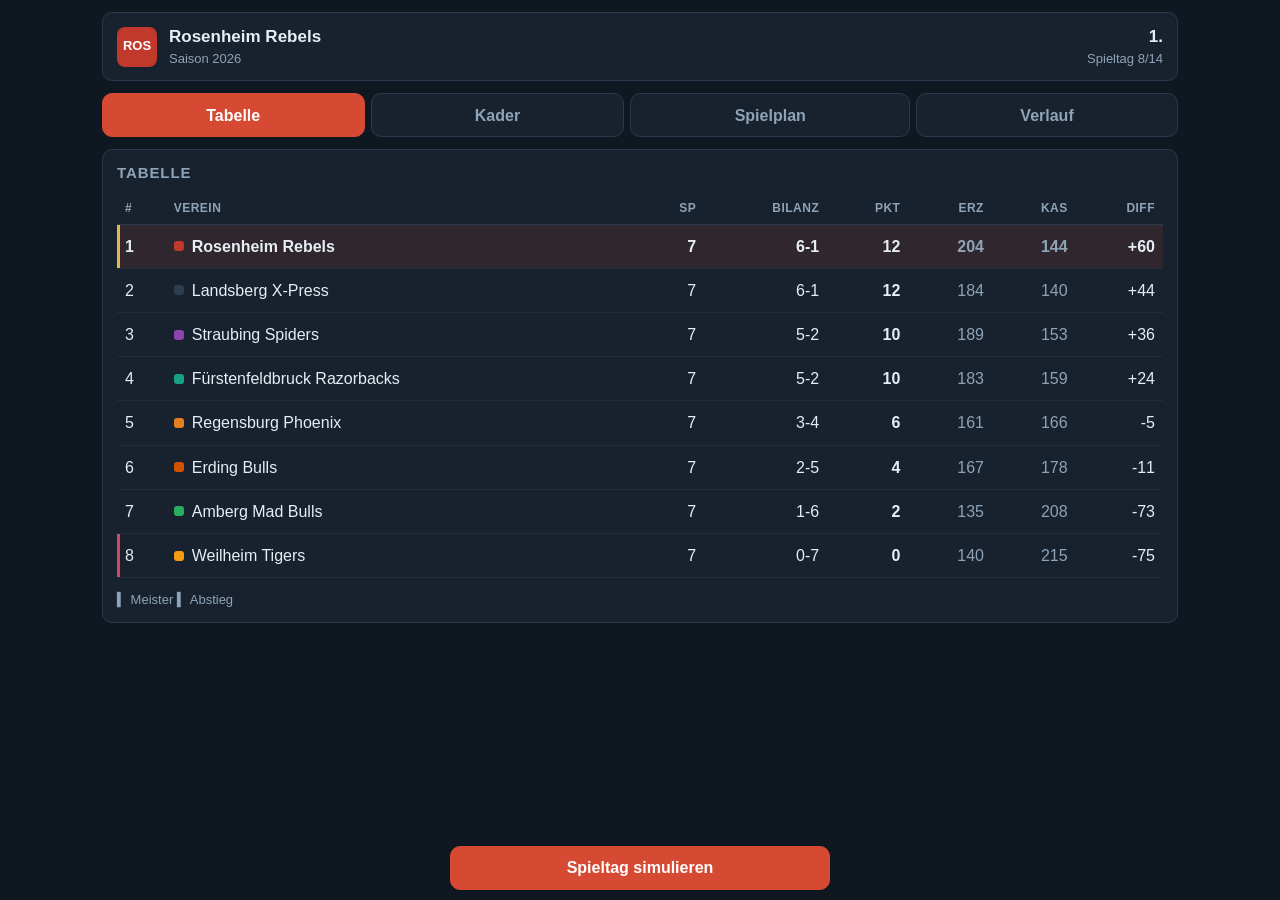
==== vis.html @ 92d0e742 "Die Bayernliga bekommt ihre erste Saison Ein Managerspiel für American Football, deutsch, für PC und" ====
<!doctype html>
<html lang="de"><head><meta charset="utf-8"><title>vis</title>
<meta name="viewport" content="width=device-width, initial-scale=1">
<link rel="stylesheet" href="app.css"></head>
<body><div id="app" class="app"></div>
<script type="module">
  import { neuesSpiel, spieleSpieltag } from './engine/saison.js';
  import { speichere } from './engine/save.js';
  const s = neuesSpiel('ros', 'vis-seed');
  for (let i = 0; i < 7; i++) spieleSpieltag(s);
  speichere(s);
  await import('./app.js');
  const v = new URLSearchParams(location.search).get('v');
  const tabs = document.querySelectorAll('.reiter button');
  if (v === 'kader') tabs[1].click();
  if (v === 'spielplan') tabs[2].click();
  if (v === 'bericht') { tabs[2].click(); document.querySelector('.paarung[role=button]').click(); }
</script></body></html>
---- app.css ----
/* Bayernliga Football Manager
   Tablet-first: every control is thumb-sized, nothing depends on hover. */

:root {
  --bg: #0f1720;
  --bg-erhoben: #17222e;
  --bg-zeile: #1c2836;
  --rand: #2a3a4c;
  --text: #e6edf3;
  --text-leise: #8fa3b8;
  --akzent: #d64933;
  --akzent-hell: #ff6b52;
  --gruen: #2ea36b;
  --rot: #d1495b;
  --gelb: #e9b44c;

  --tap: 44px;          /* kleinste Trefferfläche */
  --radius: 10px;
  --sicher-oben: env(safe-area-inset-top, 0px);
  --sicher-unten: env(safe-area-inset-bottom, 0px);
}

* { box-sizing: border-box; }

html {
  -webkit-text-size-adjust: 100%;
}

body {
  margin: 0;
  background: var(--bg);
  color: var(--text);
  font: 16px/1.45 -apple-system, BlinkMacSystemFont, 'Segoe UI', Roboto, sans-serif;
  /* Kein Doppeltipp-Zoom, kein Gummiband-Scrollen am Rand. */
  touch-action: manipulation;
  overscroll-behavior-y: none;
}

.app {
  max-width: 1100px;
  margin: 0 auto;
  padding: calc(var(--sicher-oben) + 12px) 12px calc(var(--sicher-unten) + 96px);
}

/* --- Kopfzeile ---------------------------------------------------------- */

.kopf {
  display: flex;
  align-items: center;
  gap: 12px;
  padding: 12px 14px;
  background: var(--bg-erhoben);
  border: 1px solid var(--rand);
  border-radius: var(--radius);
  margin-bottom: 12px;
}

.kopf-wappen {
  width: 40px; height: 40px;
  border-radius: 8px;
  flex: 0 0 auto;
  display: grid; place-items: center;
  font-weight: 700; font-size: 13px;
  color: #fff;
}

.kopf-titel { font-weight: 700; font-size: 17px; }
.kopf-unter { color: var(--text-leise); font-size: 13px; }
.kopf-rechts { margin-left: auto; text-align: right; }

/* --- Reiter -------------------------------------------------------------- */

.reiter {
  display: flex;
  gap: 6px;
  margin-bottom: 12px;
  overflow-x: auto;
  -webkit-overflow-scrolling: touch;
  scrollbar-width: none;
}
.reiter::-webkit-scrollbar { display: none; }

.reiter button {
  flex: 1 0 auto;
  min-height: var(--tap);
  padding: 0 18px;
  background: var(--bg-erhoben);
  color: var(--text-leise);
  border: 1px solid var(--rand);
  border-radius: var(--radius);
  font: inherit; font-weight: 600;
  cursor: pointer;
}
.reiter button[aria-selected='true'] {
  background: var(--akzent);
  border-color: var(--akzent);
  color: #fff;
}

/* --- Karten und Tabellen ------------------------------------------------- */

.karte {
  background: var(--bg-erhoben);
  border: 1px solid var(--rand);
  border-radius: var(--radius);
  padding: 12px 14px;
  margin-bottom: 12px;
}

.karte h2 {
  margin: 0 0 10px;
  font-size: 15px;
  text-transform: uppercase;
  letter-spacing: .06em;
  color: var(--text-leise);
}

/* Breite Tabellen scrollen in sich selbst, nie die Seite. */
.tabelle-scroll {
  overflow-x: auto;
  -webkit-overflow-scrolling: touch;
  margin: 0 -14px;
  padding: 0 14px;
}

table {
  width: 100%;
  border-collapse: collapse;
  font-variant-numeric: tabular-nums;
  white-space: nowrap;
}

th {
  text-align: right;
  font-size: 12px;
  font-weight: 600;
  text-transform: uppercase;
  letter-spacing: .04em;
  color: var(--text-leise);
  padding: 6px 8px;
  border-bottom: 1px solid var(--rand);
}
th:nth-child(1), th:nth-child(2) { text-align: left; }

td {
  padding: 10px 8px;
  border-bottom: 1px solid rgba(255, 255, 255, .05);
  text-align: right;
}
td:nth-child(1), td:nth-child(2) { text-align: left; }

tr.mein-team td { background: rgba(214, 73, 51, .13); font-weight: 600; }
tr.meister td:first-child { box-shadow: inset 3px 0 0 var(--gelb); }
tr.abstieg td:first-child { box-shadow: inset 3px 0 0 var(--rot); }

.verein-zelle { display: flex; align-items: center; gap: 8px; }
.farbtupfer { width: 10px; height: 10px; border-radius: 3px; flex: 0 0 auto; }

/* --- Fußleiste mit der Hauptaktion --------------------------------------- */

.fuss {
  position: fixed;
  left: 0; right: 0; bottom: 0;
  padding: 10px 12px calc(10px + var(--sicher-unten));
  background: linear-gradient(to top, var(--bg) 65%, transparent);
  display: flex; gap: 8px;
  justify-content: center;
}

button.haupt, button.neben {
  min-height: var(--tap);
  padding: 0 22px;
  border-radius: var(--radius);
  border: 1px solid var(--rand);
  font: inherit; font-weight: 700;
  cursor: pointer;
  max-width: 380px;
  flex: 1;
}
button.haupt { background: var(--akzent); border-color: var(--akzent); color: #fff; }
button.haupt:active { background: var(--akzent-hell); }
button.haupt:disabled { background: var(--rand); border-color: var(--rand); color: var(--text-leise); }
button.neben { background: var(--bg-erhoben); color: var(--text); flex: 0 0 auto; }

/* --- Startbildschirm ----------------------------------------------------- */

.start-liste { display: grid; gap: 8px; }

.start-team {
  display: flex; align-items: center; gap: 12px;
  min-height: 56px; padding: 8px 12px;
  background: var(--bg-zeile);
  border: 1px solid var(--rand);
  border-radius: var(--radius);
  color: inherit; font: inherit; text-align: left;
  cursor: pointer;
  width: 100%;
}
.start-team[aria-pressed='true'] { border-color: var(--akzent); background: rgba(214, 73, 51, .15); }
.start-team .balken { margin-left: auto; width: 84px; height: 6px; background: var(--rand); border-radius: 3px; overflow: hidden; }
.start-team .balken i { display: block; height: 100%; background: var(--akzent); }

/* --- Spielbericht -------------------------------------------------------- */

.bericht-kopf { display: flex; align-items: center; gap: 14px; margin-bottom: 10px; }
.bericht-punkte { font-size: 30px; font-weight: 800; font-variant-numeric: tabular-nums; }
.bericht-sieger { color: var(--gruen); }

.paarung {
  display: flex; align-items: center; gap: 10px;
  padding: 10px 0;
  border-bottom: 1px solid rgba(255, 255, 255, .05);
  cursor: pointer;
}
.paarung .namen { flex: 1; min-width: 0; }
.paarung .stand { font-weight: 700; font-variant-numeric: tabular-nums; }

.leise { color: var(--text-leise); }
.klein { font-size: 13px; }
.verletzt { color: var(--gelb); }
.import-marke {
  font-size: 10px; font-weight: 700; letter-spacing: .04em;
  padding: 1px 5px; border-radius: 4px;
  background: var(--rand); color: var(--text-leise);
  margin-left: 6px;
}

.balkenreihe { display: grid; grid-template-columns: 120px 1fr 40px; gap: 10px; align-items: center; margin-bottom: 8px; }
.balkenreihe .spur { height: 8px; background: var(--bg-zeile); border-radius: 4px; overflow: hidden; }
.balkenreihe .spur i { display: block; height: 100%; background: var(--akzent); }

.hinweis {
  padding: 10px 12px; border-radius: var(--radius);
  background: rgba(46, 163, 107, .15);
  border: 1px solid var(--gruen);
  margin-bottom: 12px;
}

@media (prefers-reduced-motion: reduce) {
  * { transition: none !important; animation: none !important; }
}
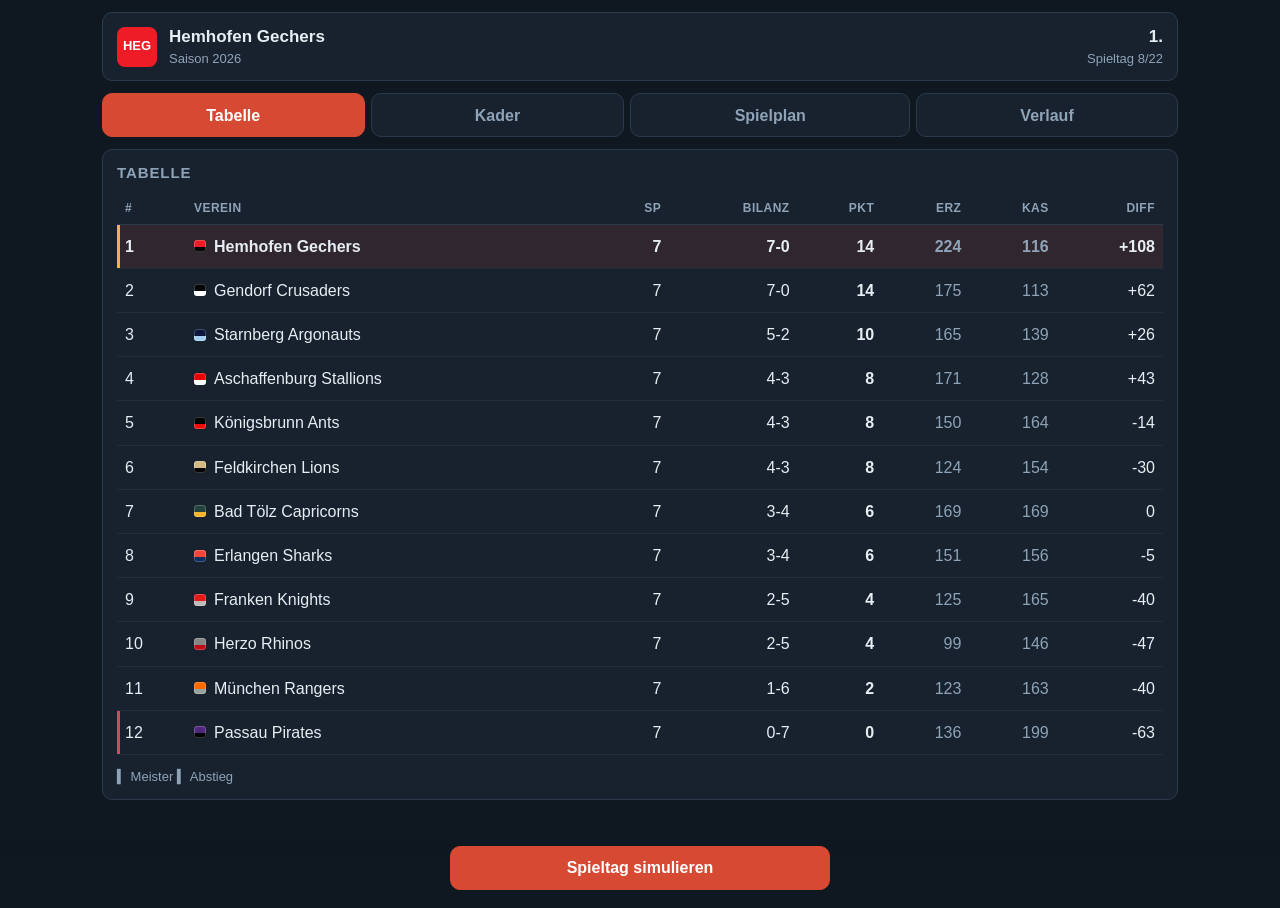
==== commit a57506aa: "Die Liga bekommt zwölf Vereine und der Kader eine ehrliche Größe Die Kadergenerierung ist von Grund " ====
--- a/vis.html
+++ b/vis.html
@@ -6,7 +6,7 @@
 <script type="module">
   import { neuesSpiel, spieleSpieltag } from './engine/saison.js';
   import { speichere } from './engine/save.js';
-  const s = neuesSpiel('ros', 'vis-seed');
+  const s = neuesSpiel('heg', 'vis-seed');
   for (let i = 0; i < 7; i++) spieleSpieltag(s);
   speichere(s);
   await import('./app.js');
--- a/app.css
+++ b/app.css
@@ -154,7 +154,10 @@
 tr.abstieg td:first-child { box-shadow: inset 3px 0 0 var(--rot); }
 
 .verein-zelle { display: flex; align-items: center; gap: 8px; }
-.farbtupfer { width: 10px; height: 10px; border-radius: 3px; flex: 0 0 auto; }
+.farbtupfer {
+  width: 12px; height: 12px; border-radius: 3px; flex: 0 0 auto;
+  outline: 1px solid rgba(255, 255, 255, .22); outline-offset: -1px;
+}
 
 /* --- Fußleiste mit der Hauptaktion --------------------------------------- */
 
@@ -218,13 +221,6 @@
 .leise { color: var(--text-leise); }
 .klein { font-size: 13px; }
 .verletzt { color: var(--gelb); }
-.import-marke {
-  font-size: 10px; font-weight: 700; letter-spacing: .04em;
-  padding: 1px 5px; border-radius: 4px;
-  background: var(--rand); color: var(--text-leise);
-  margin-left: 6px;
-}
-
 .balkenreihe { display: grid; grid-template-columns: 120px 1fr 40px; gap: 10px; align-items: center; margin-bottom: 8px; }
 .balkenreihe .spur { height: 8px; background: var(--bg-zeile); border-radius: 4px; overflow: hidden; }
 .balkenreihe .spur i { display: block; height: 100%; background: var(--akzent); }
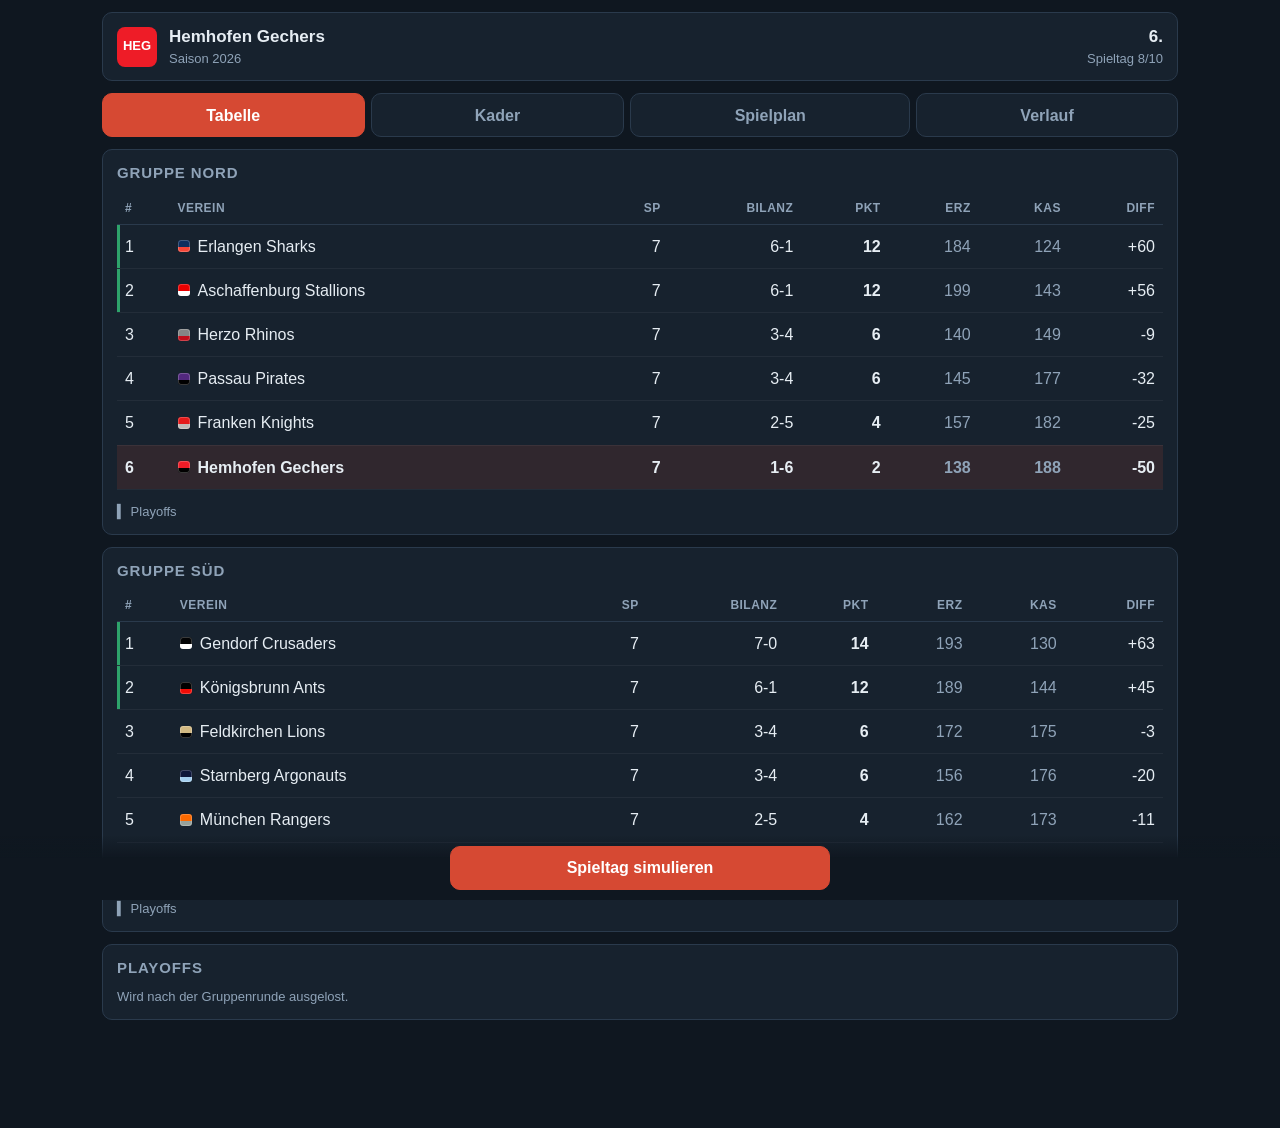
==== commit 532a9bb8: "Die Liga teilt sich in Nord und Süd, und endlich kickt jemand Zwei Gruppen zu sechs, zehn Spieltage " ====
--- a/vis.html
+++ b/vis.html
@@ -6,11 +6,15 @@
 <script type="module">
   import { neuesSpiel, spieleSpieltag } from './engine/saison.js';
   import { speichere } from './engine/save.js';
+  const q = new URLSearchParams(location.search);
   const s = neuesSpiel('heg', 'vis-seed');
-  for (let i = 0; i < 7; i++) spieleSpieltag(s);
+  // Ohne ?ende steht die Saison mitten in der Gruppenrunde, mit ?ende hinter
+  // dem Finale — die einzige Stelle, an der das Bracket vollständig zu sehen ist.
+  const bis = q.has('ende') ? 12 : 7;
+  for (let i = 0; i < bis; i++) spieleSpieltag(s);
   speichere(s);
   await import('./app.js');
-  const v = new URLSearchParams(location.search).get('v');
+  const v = q.get('v');
   const tabs = document.querySelectorAll('.reiter button');
   if (v === 'kader') tabs[1].click();
   if (v === 'spielplan') tabs[2].click();
--- a/app.css
+++ b/app.css
@@ -150,8 +150,8 @@
 td:nth-child(1), td:nth-child(2) { text-align: left; }
 
 tr.mein-team td { background: rgba(214, 73, 51, .13); font-weight: 600; }
-tr.meister td:first-child { box-shadow: inset 3px 0 0 var(--gelb); }
-tr.abstieg td:first-child { box-shadow: inset 3px 0 0 var(--rot); }
+/* Die beiden Plätze, die ins Halbfinale führen. Absteiger gibt es keine. */
+tr.playoff td:first-child { box-shadow: inset 3px 0 0 var(--gruen); }
 
 .verein-zelle { display: flex; align-items: center; gap: 8px; }
 .farbtupfer {
@@ -203,6 +203,27 @@
 .start-team .balken { margin-left: auto; width: 84px; height: 6px; background: var(--rand); border-radius: 3px; overflow: hidden; }
 .start-team .balken i { display: block; height: 100%; background: var(--akzent); }
 
+/* --- Die Ansprache nach der Vereinswahl ---------------------------------- */
+
+.intro { max-width: 620px; margin: 0 auto 12px; }
+
+.intro-verein {
+  display: flex; align-items: center; gap: 12px;
+  padding-bottom: 12px; margin-bottom: 4px;
+  border-bottom: 1px solid var(--rand);
+}
+
+.intro h2 {
+  font-size: 22px;
+  text-transform: none;
+  letter-spacing: 0;
+  color: var(--text);
+  margin: 10px 0 12px;
+}
+
+.intro p { margin: 0 0 12px; }
+.intro-frage { font-weight: 700; margin-bottom: 0 !important; }
+
 /* --- Spielbericht -------------------------------------------------------- */
 
 .bericht-kopf { display: flex; align-items: center; gap: 14px; margin-bottom: 10px; }
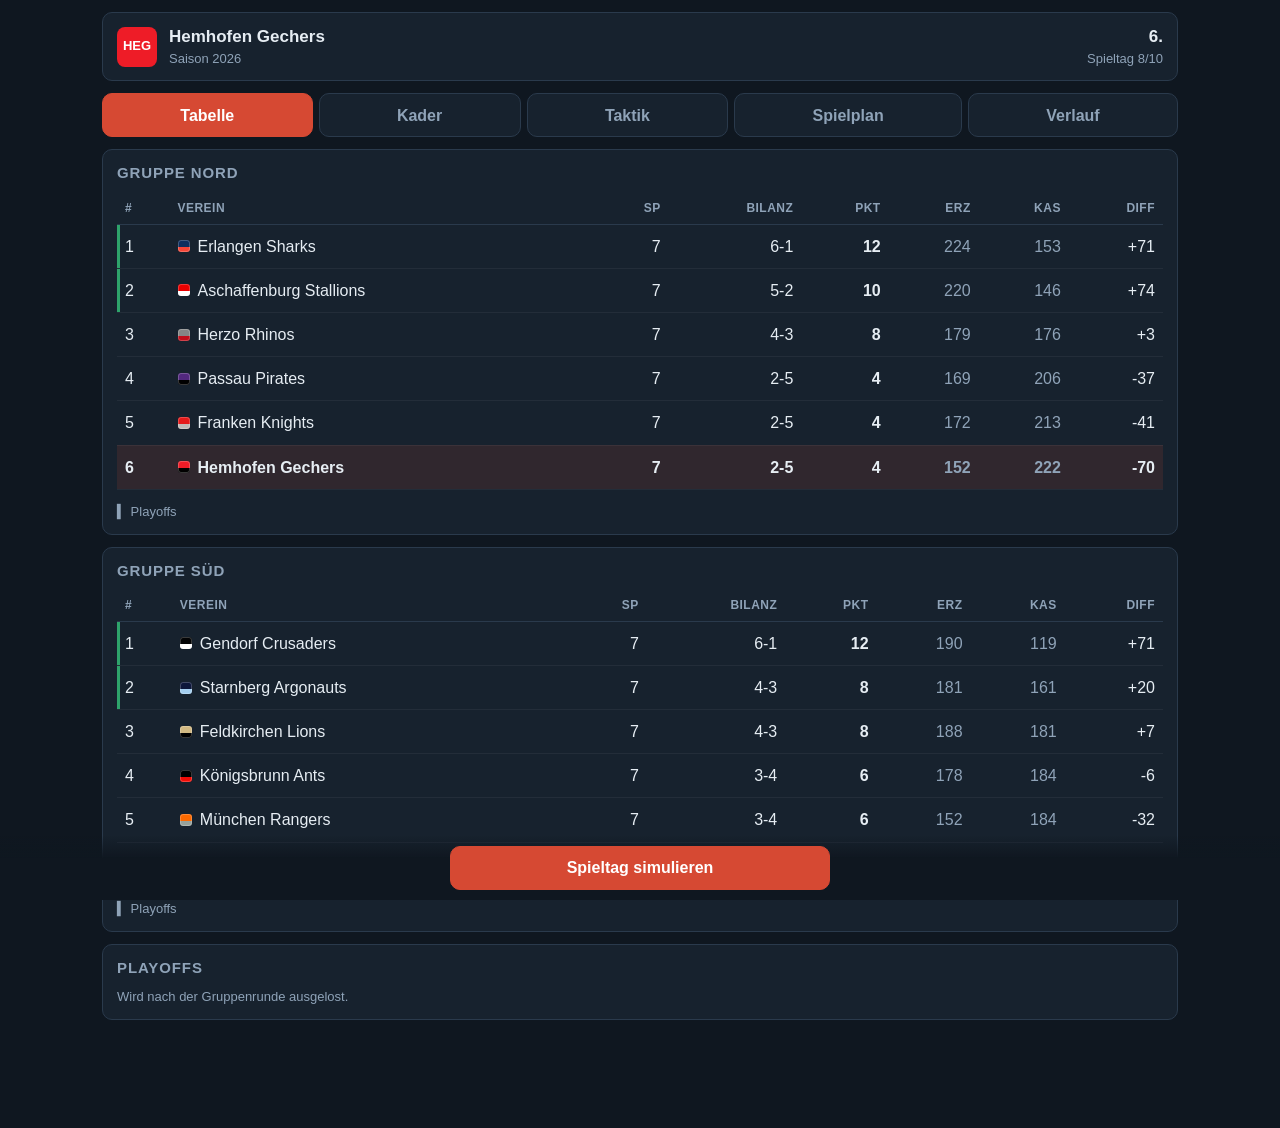
==== commit c0d8d254: "Der Manager sieht endlich, wen er wohin stellt Inkrement 7 des Positionsumbaus, das letzte. Eine neu" ====
--- a/vis.html
+++ b/vis.html
@@ -17,6 +17,7 @@
   const v = q.get('v');
   const tabs = document.querySelectorAll('.reiter button');
   if (v === 'kader') tabs[1].click();
-  if (v === 'spielplan') tabs[2].click();
-  if (v === 'bericht') { tabs[2].click(); document.querySelector('.paarung[role=button]').click(); }
+  if (v === 'taktik') tabs[2].click();
+  if (v === 'spielplan') tabs[3].click();
+  if (v === 'bericht') { tabs[3].click(); document.querySelector('.paarung[role=button]').click(); }
 </script></body></html>
--- a/app.css
+++ b/app.css
@@ -142,6 +142,13 @@
 }
 th:nth-child(1), th:nth-child(2) { text-align: left; }
 
+/* Sortierbare Spaltenköpfe: der Kader hängt an jedem einen Dreitakt-Klick. */
+th.sortierbar { cursor: pointer; user-select: none; -webkit-user-select: none; }
+th.sortierbar:hover { color: var(--text); }
+th.sortierbar:focus-visible { outline: 2px solid var(--akzent); outline-offset: -2px; }
+th.sortiert { color: var(--text); }
+.sortpfeil { margin-left: 3px; }
+
 td {
   padding: 10px 8px;
   border-bottom: 1px solid rgba(255, 255, 255, .05);
@@ -253,6 +260,82 @@
   margin-bottom: 12px;
 }
 
+/* --- Taktik ---------------------------------------------------------------
+   Die Systemwahl, der Regler und die zweiundzwanzig Plätze. */
+
+.systeme {
+  display: grid;
+  grid-template-columns: repeat(auto-fill, minmax(150px, 1fr));
+  gap: 8px;
+}
+
+.system {
+  display: flex; flex-direction: column; gap: 2px;
+  min-height: var(--tap);
+  padding: 8px 10px;
+  text-align: left;
+  border: 1px solid var(--rand);
+  border-radius: var(--radius);
+  background: var(--bg-zeile);
+  color: var(--text);
+  font: inherit;
+  cursor: pointer;
+}
+.system:focus-visible { outline: 2px solid var(--akzent); outline-offset: 2px; }
+.system.aktiv { border-color: var(--akzent); background: rgba(214, 73, 51, .15); }
+.system-id { font-weight: 700; font-variant-numeric: tabular-nums; }
+.system-name { font-size: 13px; }
+.system-skill { font-size: 11px; letter-spacing: .02em; }
+
+.reglerzeile {
+  display: grid; grid-template-columns: 120px 1fr 56px;
+  gap: 10px; align-items: center; margin-bottom: 4px;
+}
+.reglerzeile input[type='range'] { width: 100%; height: var(--tap); accent-color: var(--akzent); }
+.reglerwert { text-align: right; font-weight: 700; font-variant-numeric: tabular-nums; }
+
+.elfen { display: grid; grid-template-columns: repeat(auto-fit, minmax(260px, 1fr)); gap: 16px; }
+
+.aufstellung { list-style: none; margin: 6px 0 0; padding: 0; }
+.aufstellung li {
+  display: flex; align-items: baseline; gap: 8px;
+  padding: 5px 0;
+  border-bottom: 1px solid rgba(255, 255, 255, .05);
+}
+.aufstellung .platz {
+  flex: 0 0 44px;
+  font-size: 12px; font-weight: 700; letter-spacing: .04em;
+  color: var(--text-leise);
+}
+.aufstellung .platz-name { flex: 1; min-width: 0; font-variant-numeric: tabular-nums; }
+.aufstellung .platz-pos { font-size: 12px; }
+
+.marke {
+  font-size: 11px; padding: 1px 6px; border-radius: 999px; white-space: nowrap;
+}
+.marke.um { background: rgba(233, 180, 76, .18); color: var(--gelb); }
+.marke.doppel { background: rgba(209, 73, 91, .2); color: var(--rot); }
+
+/* --- Werte eines Spielers -------------------------------------------------
+   Die fünfzehn Attribute klappen unter der Kaderzeile auf. Beim eigenen Kader
+   sind sie offen; ein fremder Verein zeigt nie mehr als seine Gesamtstärke. */
+
+tr.spielerzeile { cursor: pointer; }
+tr.spielerzeile:focus-visible { outline: 2px solid var(--akzent); outline-offset: -2px; }
+tr.spielerzeile.offen td { border-bottom-color: transparent; }
+tr.spielerzeile.offen td:nth-child(2) { font-weight: 600; }
+
+tr.wertezeile td { padding: 0 8px 12px; text-align: left; white-space: normal; }
+.werte {
+  display: grid;
+  grid-template-columns: repeat(auto-fill, minmax(250px, 1fr));
+  gap: 4px 18px;
+}
+.wert { display: grid; grid-template-columns: 118px 1fr 26px; gap: 8px; align-items: center; }
+.wert .spur { height: 6px; background: var(--bg); border-radius: 3px; overflow: hidden; }
+.wert .spur i { display: block; height: 100%; background: var(--akzent); }
+.wert span:last-child { text-align: right; font-variant-numeric: tabular-nums; }
+
 @media (prefers-reduced-motion: reduce) {
   * { transition: none !important; animation: none !important; }
 }
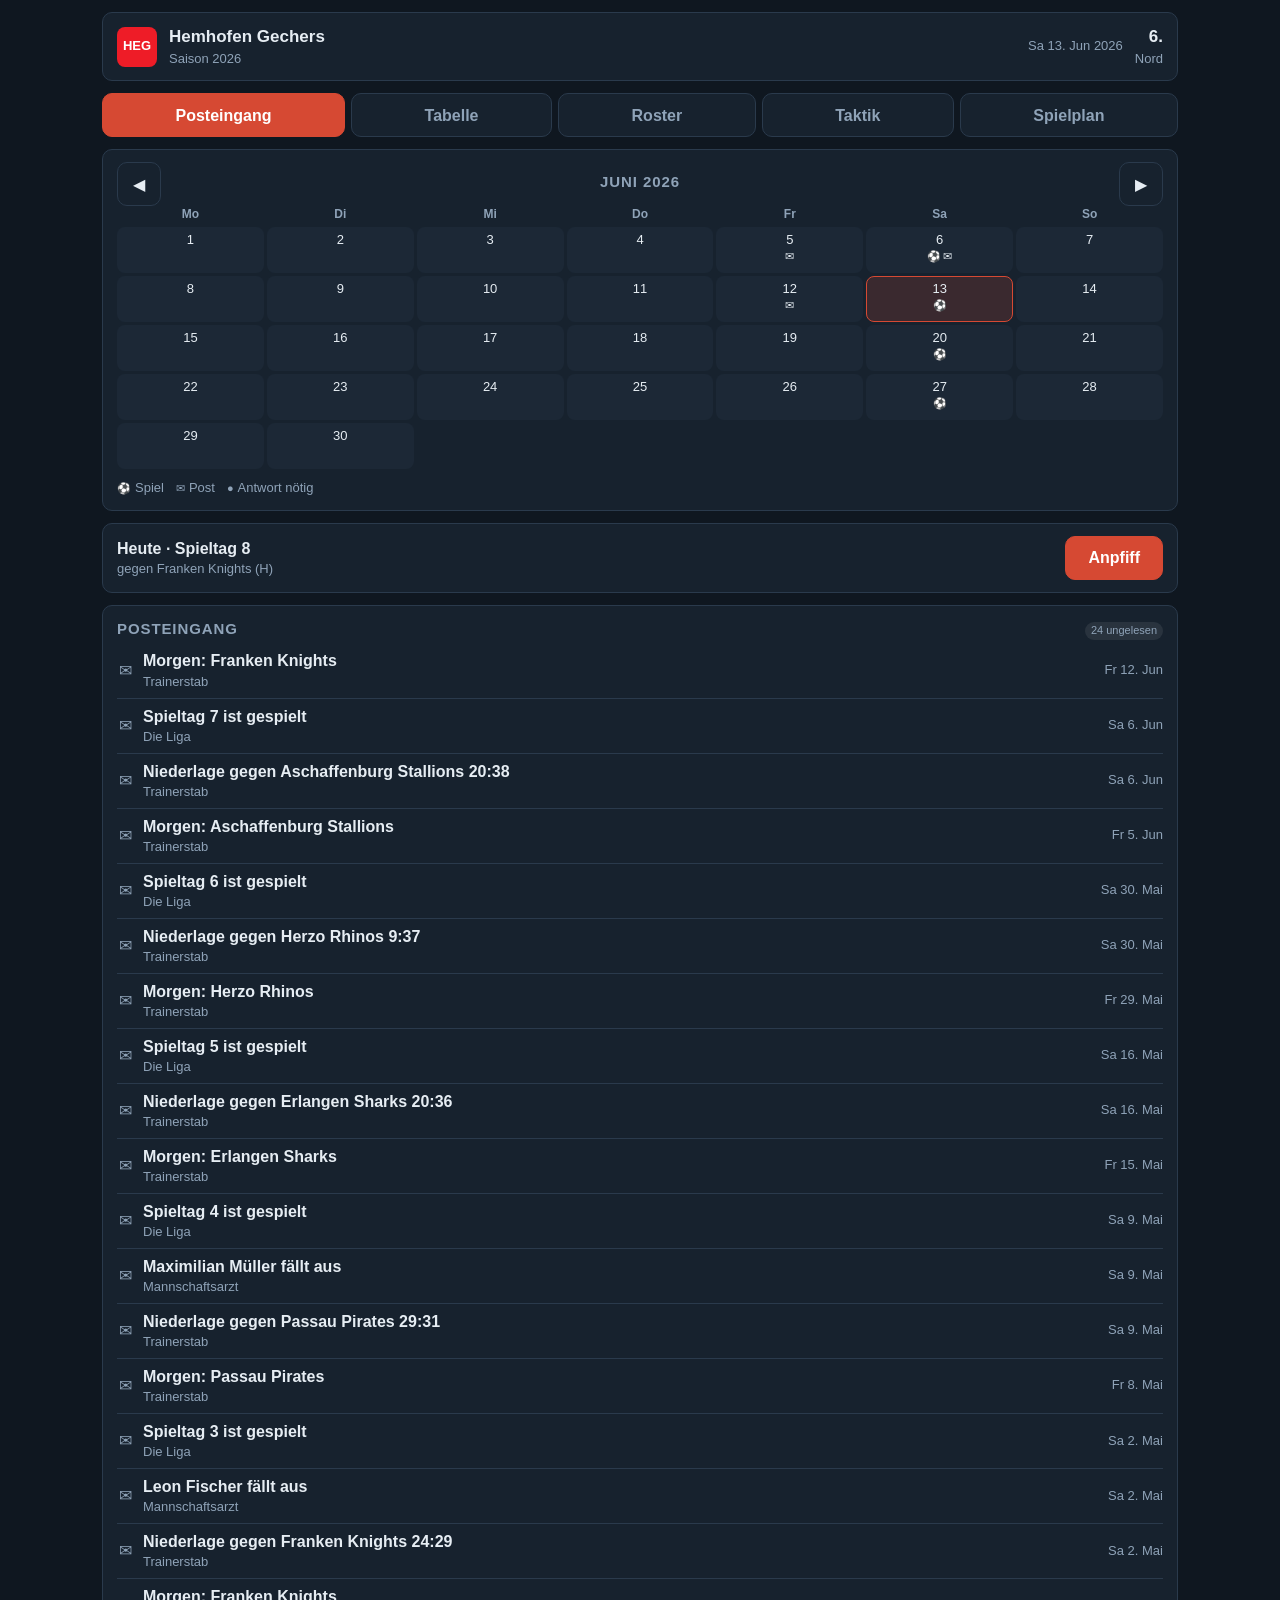
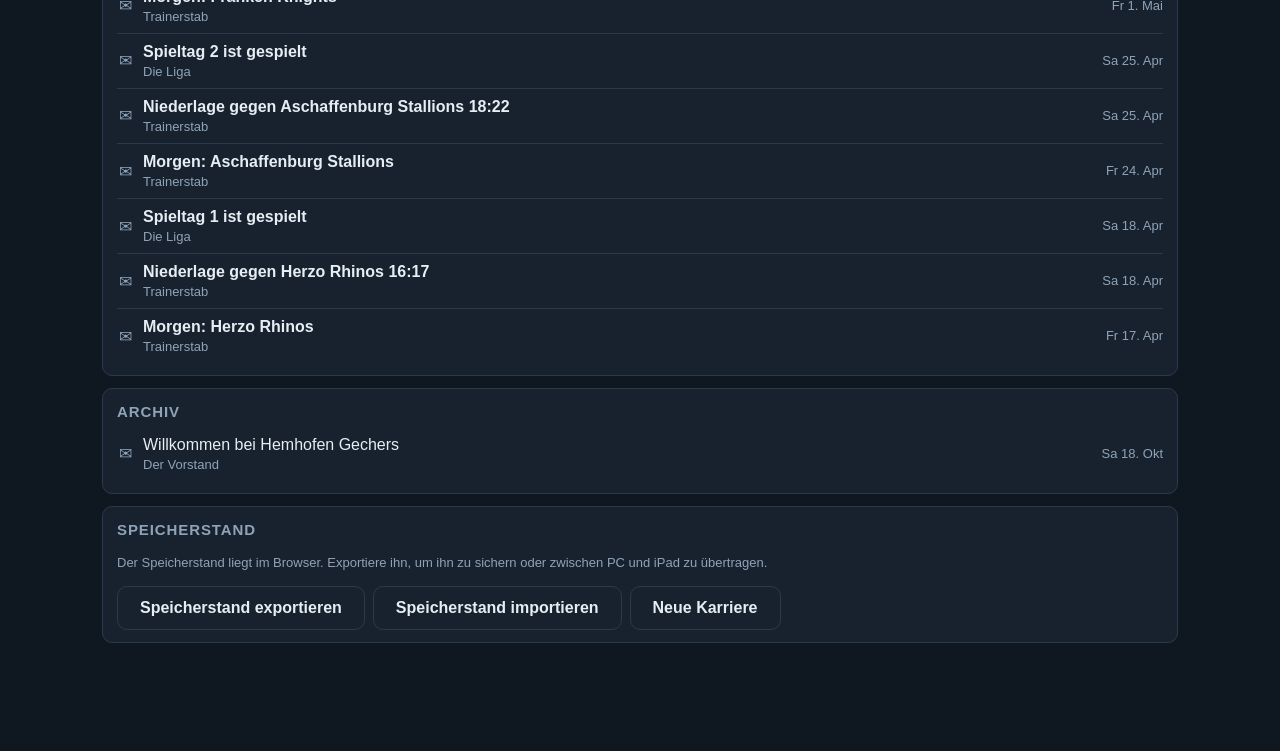
==== commit f9f741ea: "Der Spieltag war drei Dinge auf einmal Er war die Nummer der Runde, er war die Uhr (verletztBis = sp" ====
--- a/vis.html
+++ b/vis.html
@@ -4,20 +4,26 @@
 <link rel="stylesheet" href="app.css"></head>
 <body><div id="app" class="app"></div>
 <script type="module">
-  import { neuesSpiel, spieleSpieltag } from './engine/saison.js';
+  import { neuesSpiel, weiter, beantworteNachricht } from './engine/saison.js';
+  import { tagVonSpieltag } from './engine/kalender.js';
   import { speichere } from './engine/save.js';
   const q = new URLSearchParams(location.search);
   const s = neuesSpiel('heg', 'vis-seed');
+  // Der Vorstand hält den Kalender an, bis er eine Antwort hat — auch hier.
+  beantworteNachricht(s, s.post[s.post.length - 1].id, 'ja');
   // Ohne ?ende steht die Saison mitten in der Gruppenrunde, mit ?ende hinter
   // dem Finale — die einzige Stelle, an der das Bracket vollständig zu sehen ist.
-  const bis = q.has('ende') ? 12 : 7;
-  for (let i = 0; i < bis; i++) spieleSpieltag(s);
+  // Jeder eigene Spieltag hält an, also wird so oft weitergespielt, bis der
+  // Kalender am Ziel steht; die Schranke fängt einen Stopp ab, der nicht weicht.
+  const ziel = tagVonSpieltag(q.has('ende') ? 12 : 8);
+  for (let i = 0; i < 40 && s.tag < ziel; i++) weiter(s, ziel);
+  if (q.has('ende')) weiter(s);
   speichere(s);
   await import('./app.js');
   const v = q.get('v');
   const tabs = document.querySelectorAll('.reiter button');
-  if (v === 'kader') tabs[1].click();
-  if (v === 'taktik') tabs[2].click();
-  if (v === 'spielplan') tabs[3].click();
-  if (v === 'bericht') { tabs[3].click(); document.querySelector('.paarung[role=button]').click(); }
+  if (v === 'kader') tabs[2].click();
+  if (v === 'taktik') tabs[3].click();
+  if (v === 'spielplan') tabs[4].click();
+  if (v === 'bericht') { tabs[4].click(); document.querySelector('.paarung[role=button]').click(); }
 </script></body></html>
--- a/app.css
+++ b/app.css
@@ -66,7 +66,16 @@
 
 .kopf-titel { font-weight: 700; font-size: 17px; }
 .kopf-unter { color: var(--text-leise); font-size: 13px; }
-.kopf-rechts { margin-left: auto; text-align: right; }
+/* Das Datum steht in der Mitte und weicht als Erstes: auf einem schmalen
+   Gerät zählt, welcher Verein und welcher Platz — wann, sagt der Kalender
+   eine Zeile tiefer noch einmal. */
+.kopf-datum { margin-left: auto; color: var(--text-leise); white-space: nowrap; }
+.kopf-rechts { text-align: right; }
+
+@media (max-width: 520px) {
+  .kopf-datum { display: none; }
+  .kopf-rechts { margin-left: auto; }
+}
 
 /* --- Reiter -------------------------------------------------------------- */
 
@@ -165,6 +174,106 @@
   width: 12px; height: 12px; border-radius: 3px; flex: 0 0 auto;
   outline: 1px solid rgba(255, 255, 255, .22); outline-offset: -1px;
 }
+.farbtupfer.leer { outline-style: dashed; opacity: .55; }
+
+/* --- Playoff-Bracket ------------------------------------------------------
+   Drei Spalten: die beiden Halbfinale, das Finale dazwischen mittig, der
+   Meister rechts. Die Verbinder sind Rahmen an den Kästen, kein SVG — so
+   hängen sie am Kasten und verrutschen nicht, wenn eine Zeile anders bricht.
+
+   Unter 720px stapeln sich die Spalten und die Linien verschwinden. Eine
+   Klammer, die um die Ecke zeigt, wäre schlimmer als gar keine; die
+   Überschriften tragen die Struktur dann allein. */
+
+.bracket {
+  display: grid;
+  grid-template-columns: minmax(0, 1.15fr) minmax(0, 1.15fr) minmax(0, .8fr);
+  gap: 28px;
+}
+
+.bracket-spalte { display: flex; flex-direction: column; min-width: 0; }
+
+.bracket-titel {
+  margin: 0 0 8px;
+  font-size: 12px; font-weight: 600;
+  text-transform: uppercase; letter-spacing: .06em;
+  color: var(--text-leise);
+}
+
+/* Mittig, weil die Verbinder die Mitte treffen. */
+.bracket-runde { flex: 1; display: grid; align-content: center; gap: 18px; }
+
+.bracket-paar {
+  position: relative;
+  background: var(--bg-zeile);
+  border: 1px solid var(--rand);
+  border-radius: 8px;
+}
+/* Die Ecken rundet der Inhalt, nicht `overflow: hidden` — das schnitte die
+   Verbinder ab, die als Pseudoelemente am selben Kasten hängen. */
+.bracket-paar > :first-child { border-radius: 7px 7px 0 0; }
+.bracket-paar > :last-child { border-radius: 0 0 7px 7px; }
+.bracket-paar > :only-child { border-radius: 7px; }
+
+.bracket-seite {
+  display: flex; align-items: center; gap: 8px;
+  min-height: 40px;
+  padding: 6px 10px;
+}
+.bracket-seite + .bracket-seite { border-top: 1px solid var(--rand); }
+.bracket-name { flex: 1; min-width: 0; overflow: hidden; text-overflow: ellipsis; white-space: nowrap; }
+.bracket-punkte { flex: 0 0 auto; font-weight: 700; font-variant-numeric: tabular-nums; }
+.bracket-halter { flex: 0 0 auto; }
+
+.bracket-seite.sieger { font-weight: 700; }
+.bracket-seite.sieger .bracket-punkte { color: var(--gruen); }
+.bracket-seite.raus { color: var(--text-leise); }
+.bracket-seite.raus .farbtupfer { opacity: .45; }
+.bracket-seite.meins { background: rgba(214, 73, 51, .13); }
+.bracket-seite.offen .bracket-name { color: var(--text-leise); }
+
+/* Der Heimrechtsvermerk steht am Verein und nicht in der Überschrift, weil im
+   Finale der Gruppenzweite zu Hause spielen kann. */
+.bracket-heim {
+  flex: 0 0 auto;
+  font-size: 11px; font-weight: 700; line-height: 1;
+  padding: 3px 5px; border-radius: 4px;
+  color: var(--text-leise);
+  border: 1px solid var(--rand);
+}
+
+/* Die Waagerechten: aus jedem Kasten nach rechts, in jeden Kasten von links.
+   Zwei 14px-Stummel treffen sich in der Mitte des 28px-Abstands. */
+.bracket-runde.halbfinale > *::after,
+.bracket-runde.finale > *::after {
+  content: ''; position: absolute; top: 50%;
+  left: 100%; width: 14px;
+  border-top: 2px solid var(--rand);
+}
+.bracket-runde.finale > *::before,
+.bracket-runde.meister > *::before {
+  content: ''; position: absolute; top: 50%;
+  right: 100%; width: 14px;
+  border-top: 2px solid var(--rand);
+}
+
+/* Die Klammer, die beide Halbfinale zusammenführt: je eine Senkrechte von der
+   Kastenmitte bis in die Mitte des Abstands zwischen ihnen — die Hälfte der
+   18px Lücke, also 9px über die Kante hinaus. */
+.bracket-runde.halbfinale > :first-child::before,
+.bracket-runde.halbfinale > :last-child::before {
+  content: ''; position: absolute;
+  left: calc(100% + 12px);
+  border-left: 2px solid var(--rand);
+}
+.bracket-runde.halbfinale > :first-child::before { top: 50%; bottom: -9px; }
+.bracket-runde.halbfinale > :last-child::before { top: -9px; bottom: 50%; }
+
+@media (max-width: 720px) {
+  .bracket { grid-template-columns: 1fr; gap: 16px; }
+  .bracket-runde { align-content: start; }
+  .bracket-runde > *::before, .bracket-runde > *::after { display: none; }
+}
 
 /* --- Fußleiste mit der Hauptaktion --------------------------------------- */
 
@@ -294,13 +403,43 @@
 .reglerzeile input[type='range'] { width: 100%; height: var(--tap); accent-color: var(--akzent); }
 .reglerwert { text-align: right; font-weight: 700; font-variant-numeric: tabular-nums; }
 
+/* Die Marke fürs rechnerische Optimum sitzt unter der Spur, nicht auf ihr:
+   auf ihr verdeckte der Daumen sie genau dann, wenn man dort steht. Sie heißt
+   `optimum` und nicht `marke` — die Klasse `.marke` ist weiter unten schon die
+   Pille hinter einem Spielernamen und brächte ihr Polster mit. */
+.reglerskala { margin: -8px 0 6px; }
+.skala { position: relative; height: 12px; }
+.skala .optimum {
+  position: absolute; top: 0;
+  width: 2px; height: 8px; margin-left: -1px; padding: 0;
+  background: var(--gruen); border-radius: 1px;
+}
+
+/* Die Aufschlüsselung des Vorteils. Nur die Summenzeile trägt die dritte
+   Spalte — die Beiträge einzeln in Punkte umzurechnen legte eine Genauigkeit
+   nahe, die sie nicht haben. */
+.duellreihe {
+  display: grid; grid-template-columns: 1fr 68px 84px;
+  gap: 10px; align-items: baseline; margin-bottom: 6px;
+}
+.duellwert { text-align: right; font-variant-numeric: tabular-nums; }
+.duellpunkte { text-align: right; font-variant-numeric: tabular-nums; }
+.duellreihe.summe {
+  margin-top: 8px; padding-top: 8px;
+  border-top: 1px solid var(--rand);
+}
+.duellreihe.summe .duellwert { font-weight: 700; }
+
 .elfen { display: grid; grid-template-columns: repeat(auto-fit, minmax(260px, 1fr)); gap: 16px; }
 
 .aufstellung { list-style: none; margin: 6px 0 0; padding: 0; }
 .aufstellung li {
   display: flex; align-items: baseline; gap: 8px;
   padding: 5px 0;
-  border-bottom: 1px solid rgba(255, 255, 255, .05);
+  /* Rundum ein Rand, fast überall unsichtbar: der gewählte Platz und sein
+     Kasten färben ihn ein, statt beim Antippen alles um einen Pixel zu rücken. */
+  border: 1px solid transparent;
+  border-bottom-color: rgba(255, 255, 255, .05);
 }
 .aufstellung .platz {
   flex: 0 0 44px;
@@ -309,6 +448,184 @@
 }
 .aufstellung .platz-name { flex: 1; min-width: 0; font-variant-numeric: tabular-nums; }
 .aufstellung .platz-pos { font-size: 12px; }
+/* Was der Mann auf genau diesem Platz wert ist — nicht seine gezogene Stärke. */
+.aufstellung .platz-stk {
+  flex: 0 0 24px; text-align: right;
+  font-size: 12px; font-weight: 600; font-variant-numeric: tabular-nums;
+}
+
+/* --- Aufstellen ----------------------------------------------------------
+   Zwei Tipps, kein Ziehen: der Platz, dann der Mann. Jede Trefferfläche hält
+   deshalb die 44 Pixel ein, auch innerhalb der engen Aufstellungsliste. */
+
+.kartenkopf { display: flex; align-items: center; gap: 12px; flex-wrap: wrap; }
+.kartenkopf h2 { flex: 1; margin-bottom: 4px; }
+.aufstellungsknoepfe { display: flex; gap: 8px; flex-wrap: wrap; margin-bottom: 4px; }
+
+button.klein {
+  min-height: 36px; padding: 0 14px;
+  font-size: 13px; font-weight: 600;
+  flex: 0 0 auto; max-width: none;
+}
+
+.aufstellung li.waehlbar {
+  cursor: pointer;
+  min-height: var(--tap);
+  margin: 0 -6px; padding: 5px 6px;
+  border-radius: 6px;
+}
+.aufstellung li.waehlbar:focus-visible { outline: 2px solid var(--akzent); outline-offset: -2px; }
+/* Der gewählte Platz und die Liste darunter sind ein Stück: ein Kasten in der
+   Akzentfarbe, der sich aus der Reihe der übrigen Starter heraushebt. Die Kante
+   zwischen beiden bleibt offen, damit sie nicht als zwei Zeilen lesen. */
+.aufstellung li.gewaehlt {
+  background: rgba(214, 73, 51, .16);
+  border-color: var(--akzent);
+  border-bottom-color: transparent;
+  border-radius: 6px 6px 0 0;
+}
+.aufstellung li.gewaehlt .platz { color: var(--akzent-hell); }
+
+/* Ein ausdrücklich freier Platz. Er sieht aus wie eine Lücke, weil er eine ist. */
+.aufstellung li.frei .platz,
+.aufstellung li.frei .platz-name { color: var(--text-leise); }
+.aufstellung li.frei .platz-name { font-style: italic; }
+
+.aufstellung li.kandidaten {
+  display: block;
+  padding: 8px 6px 10px;
+  margin: 0 -6px 6px;
+  background: rgba(214, 73, 51, .09);
+  border-color: var(--akzent);
+  border-top-color: transparent;
+  border-radius: 0 0 6px 6px;
+}
+
+.kandidatenkopf { display: flex; align-items: center; gap: 8px; }
+.kandidatenkopf span { flex: 1; }
+
+/* Ein Schalter, kein Knopf: er schaltet eine Sicht um und bleibt so stehen. */
+.schalter {
+  min-height: 30px; padding: 0 10px;
+  background: transparent; color: var(--text-leise);
+  border: 1px solid var(--rand); border-radius: 999px;
+  font: inherit; font-size: 12px; font-weight: 600;
+  cursor: pointer;
+}
+.schalter.an {
+  background: rgba(46, 163, 107, .18);
+  border-color: rgba(46, 163, 107, .45);
+  color: var(--gruen);
+}
+.schalter:focus-visible { outline: 2px solid var(--akzent); outline-offset: 1px; }
+
+.kandidat {
+  display: flex; align-items: center; gap: 8px;
+  width: 100%; min-height: var(--tap);
+  margin-top: 4px; padding: 0 8px;
+  background: var(--bg-erhoben);
+  color: var(--text);
+  border: 1px solid var(--rand); border-radius: 6px;
+  font: inherit; text-align: left; cursor: pointer;
+}
+.kandidat:active { border-color: var(--akzent); }
+.kandidat:disabled { opacity: .55; cursor: default; }
+.kandidat-name { flex: 1; min-width: 0; font-variant-numeric: tabular-nums; }
+
+.marke.tausch { background: rgba(255, 255, 255, .08); color: var(--text-leise); }
+
+/* Im Zielmodus ist jeder der zweiundzwanzig Plätze ein Knopf, und rechts stehen
+   zwei Zahlen: was der dort steht bringt, und was der Gewählte brächte. */
+.aufstellung li.ziel {
+  background: var(--bg-zeile);
+  border: 1px solid var(--rand);
+  border-bottom-color: var(--rand);
+  margin-bottom: 4px;
+}
+.aufstellung li.ziel:active { border-color: var(--akzent); }
+.aufstellung li.ziel.steht { opacity: .55; }
+.aufstellung .platz-stk.alt { color: var(--text-leise); font-weight: 400; }
+.aufstellung .platz-stk.neu { color: var(--text-leise); font-weight: 700; }
+.aufstellung .platz-stk.neu.besser { color: var(--gruen); }
+
+.marke.steht { background: rgba(255, 255, 255, .08); color: var(--text-leise); }
+
+/* Die Leiste klebt oben, weil der zweite Tipp unten im Roster passiert. */
+.wechselleiste {
+  position: sticky; top: 6px; z-index: 5;
+  display: flex; align-items: center; gap: 12px; flex-wrap: wrap;
+  margin-bottom: 12px; padding: 8px 12px;
+  background: var(--bg-zeile);
+  border: 1px solid var(--akzent); border-radius: var(--radius);
+  box-shadow: 0 6px 18px rgba(0, 0, 0, .35);
+}
+.wechseltext { display: flex; align-items: baseline; gap: 8px; flex: 1; min-width: 140px; }
+.wechseltext strong { font-size: 13px; letter-spacing: .04em; }
+.wechselknoepfe { display: flex; gap: 8px; }
+
+tr.spielerzeile.waehlbar td { cursor: pointer; }
+tr.spielerzeile.gewaehlt td {
+  background: rgba(214, 73, 51, .18);
+  font-weight: 600;
+}
+
+/* Wer in der Elf steht, ist markiert — damit auf einen Blick zu sehen ist, wer
+   es nicht ist. Die Marke nennt gleich den Platz. */
+tr.spielerzeile.starter td:first-child { box-shadow: inset 3px 0 0 var(--gruen); }
+.marke.starter {
+  margin-left: 8px;
+  background: rgba(46, 163, 107, .18); color: var(--gruen);
+  font-weight: 700; letter-spacing: .03em;
+}
+
+/* Der Knopf am Zeilenende: die fünfzehn Werte, seit die Zeile selbst auswählt. */
+td.werteknopf { width: 1%; padding-left: 0; padding-right: 4px; }
+.chevron {
+  min-width: 32px; min-height: 32px;
+  background: transparent; color: var(--text-leise);
+  border: 1px solid var(--rand); border-radius: 6px;
+  font: inherit; line-height: 1; cursor: pointer;
+}
+.chevron:hover { color: var(--text); }
+.chevron:focus-visible { outline: 2px solid var(--akzent); outline-offset: 1px; }
+
+/* --- Rückfrage ------------------------------------------------------------
+   Ein Blatt über der Ansicht. Kein confirm(): auf jedem Knopf steht, was er
+   tut, und „speichern" und „verwerfen" sind beide ein Ja. */
+
+.frageschirm {
+  position: fixed; inset: 0; z-index: 20;
+  display: flex; align-items: center; justify-content: center;
+  padding: 20px;
+  background: rgba(0, 0, 0, .6);
+}
+.frage {
+  width: 100%; max-width: 420px;
+  padding: 18px;
+  background: var(--bg-erhoben);
+  border: 1px solid var(--rand); border-radius: var(--radius);
+  box-shadow: 0 18px 40px rgba(0, 0, 0, .5);
+}
+.frage h2 { margin: 0 0 8px; font-size: 16px; }
+.frage p { margin: 0 0 16px; color: var(--text-leise); }
+.fragenknoepfe { display: flex; gap: 8px; flex-wrap: wrap; }
+.fragenknoepfe button { flex: 1 1 140px; max-width: none; }
+
+/* --- Sterne ---------------------------------------------------------------
+   Zwei Reihen übereinander: die gefüllte wird beschnitten. So sitzt der halbe
+   Stern exakt in der Mitte, ohne ein Halbstern-Zeichen, das viele Schriften
+   nicht haben. */
+
+.sterne {
+  position: relative; display: inline-block;
+  white-space: nowrap; letter-spacing: 1px; line-height: 1;
+  color: rgba(255, 255, 255, .18);
+}
+.sterne-voll {
+  position: absolute; inset: 0;
+  overflow: hidden; white-space: nowrap;
+  color: var(--gelb);
+}
 
 .marke {
   font-size: 11px; padding: 1px 6px; border-radius: 999px; white-space: nowrap;
@@ -323,6 +640,11 @@
 tr.spielerzeile { cursor: pointer; }
 tr.spielerzeile:focus-visible { outline: 2px solid var(--akzent); outline-offset: -2px; }
 tr.spielerzeile.offen td { border-bottom-color: transparent; }
+
+/* Der Roster steht nach Positionen sortiert: ein Strich trennt zwei
+   Positionen, ein kräftigerer Offense von Defense. */
+tr.spielerzeile.positionsstart td { border-top: 1px solid rgba(255, 255, 255, .20); }
+tr.spielerzeile.einheitsstart td { border-top: 2px solid var(--text-leise); }
 tr.spielerzeile.offen td:nth-child(2) { font-weight: 600; }
 
 tr.wertezeile td { padding: 0 8px 12px; text-align: left; white-space: normal; }
@@ -336,6 +658,103 @@
 .wert .spur i { display: block; height: 100%; background: var(--akzent); }
 .wert span:last-child { text-align: right; font-variant-numeric: tabular-nums; }
 
+/* Die fünf Plätze, auf denen er jetzt am meisten wert wäre. Marken statt
+   Balken: es sind fünf Zahlen im Vergleich zueinander, keine Skala. */
+.plaetze { display: flex; flex-wrap: wrap; align-items: center; gap: 6px; margin-top: 10px; }
+.plaetze > span.klein { margin-right: 2px; }
+.platzwert {
+  display: inline-flex; align-items: baseline; gap: 6px;
+  padding: 2px 8px;
+  background: var(--bg-erhoben);
+  border: 1px solid var(--rand); border-radius: 999px;
+  font-size: 12px; font-variant-numeric: tabular-nums;
+}
+.platzwert b { font-weight: 700; }
+.platzwert span { color: var(--text-leise); }
+/* Sein eigener Platz, damit sichtbar wird, ob er überhaupt darunter steht. */
+.platzwert.heim { border-color: var(--akzent); }
+.platzwert.heim b { color: var(--akzent-hell); }
+
+/* --- Posteingang: Kalender, Tageskarte, Nachrichten -----------------------
+   Der erste Bildschirm. Das Monatsraster oben sagt, wo man im Jahr steht, die
+   Tageskarte darunter trägt die Handlung — ohne Fußleiste ist sie die einzige
+   Oberfläche, die einen Zwangsstopp wieder auflöst. */
+
+.kalkopf { display: flex; align-items: center; gap: 8px; }
+.kalkopf h2 { flex: 1; text-align: center; margin: 0 0 6px; }
+
+.kalpfeil {
+  min-width: var(--tap); min-height: var(--tap);
+  border: 1px solid var(--rand); border-radius: var(--radius);
+  background: var(--bg-erhoben); color: var(--text);
+  font: inherit; cursor: pointer;
+}
+.kalpfeil:active { background: var(--bg-zeile); }
+
+.kalraster { display: grid; grid-template-columns: repeat(7, 1fr); gap: 3px; }
+.kalkopfzeile { margin-bottom: 3px; }
+.kalwochentag {
+  text-align: center; font-size: 12px; font-weight: 600;
+  color: var(--text-leise);
+}
+
+.kaltag {
+  min-height: 46px;
+  padding: 3px 2px 2px;
+  border: 1px solid transparent; border-radius: 8px;
+  background: var(--bg-zeile);
+  display: flex; flex-direction: column; align-items: center; gap: 1px;
+  font-variant-numeric: tabular-nums;
+}
+.kaltag.leer { background: none; }
+/* Ein Tag außerhalb der Saison: er steht im Monat, aber nicht im Jahr. */
+.kaltag.aussen { background: none; color: var(--text-leise); opacity: .4; }
+.kaltag.heute { border-color: var(--akzent); background: rgba(214, 73, 51, .18); }
+.kaltag.springbar { cursor: pointer; }
+.kaltag.springbar:hover { border-color: var(--rand); }
+.kaltag.springbar:focus-visible { outline: 2px solid var(--akzent); outline-offset: 1px; }
+
+.kalzahl { font-size: 13px; }
+.kalzeichen { font-size: 11px; line-height: 1; display: flex; gap: 2px; }
+.kalzeichen .antwort { color: var(--akzent-hell); }
+
+.kallegende { display: flex; flex-wrap: wrap; gap: 12px; margin-top: 10px; }
+.kallegende-teil { display: inline-flex; align-items: center; gap: 4px; }
+
+/* Die Tageskarte. Ein Satz links, der Knopf rechts — und auf dem Telefon
+   untereinander, damit der Knopf seine 44 Pixel behält. */
+.tageskarte { display: flex; align-items: center; gap: 12px; flex-wrap: wrap; }
+.tageskarte > div:first-child { flex: 1; min-width: 180px; }
+.tageskarte-titel { font-weight: 700; }
+.tageskarte button.haupt { flex: 0 0 auto; max-width: none; }
+
+.postliste { display: flex; flex-direction: column; }
+
+.postzeile { border-top: 1px solid var(--rand); }
+.postzeile:first-child { border-top: none; }
+
+.postkopf {
+  display: flex; align-items: center; gap: 10px;
+  min-height: var(--tap);
+  padding: 6px 0;
+  cursor: pointer;
+}
+.postkopf:focus-visible { outline: 2px solid var(--akzent); outline-offset: -2px; }
+
+.postzeichen { flex: 0 0 auto; width: 16px; text-align: center; color: var(--text-leise); }
+.postzeichen.antwort { color: var(--akzent-hell); }
+.postzeile.neu .postbetreff { font-weight: 700; }
+
+.postnamen { flex: 1; min-width: 0; }
+.postbetreff { overflow: hidden; text-overflow: ellipsis; white-space: nowrap; }
+.postdatum { flex: 0 0 auto; }
+
+.posttext { padding: 0 0 10px 26px; }
+.posttext p { margin: 0 0 8px; font-size: 14px; }
+.postknoepfe { display: flex; gap: 8px; flex-wrap: wrap; align-items: center; }
+
+.marke.postmarke { background: rgba(255, 255, 255, .08); color: var(--text-leise); }
+
 @media (prefers-reduced-motion: reduce) {
   * { transition: none !important; animation: none !important; }
 }
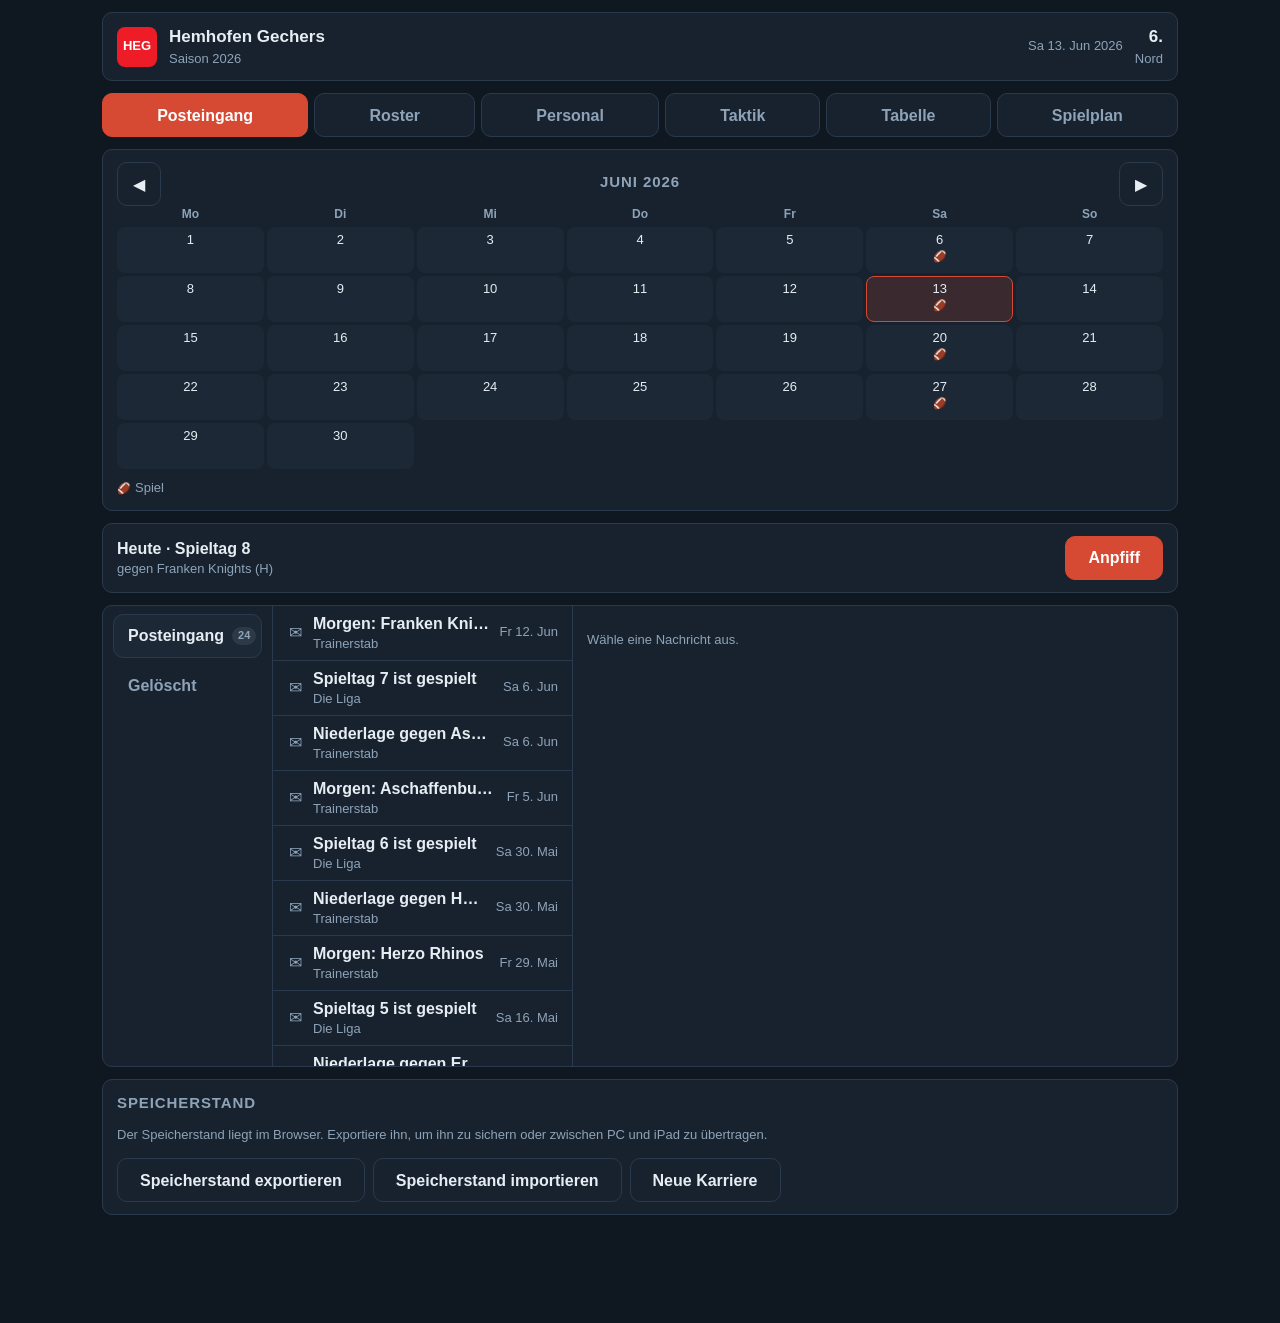
==== commit ffb5ceba: "Kicker und Punter besetzte niemand, weil es keine Plätze für sie gab Die Special Teams liefen seit d" ====
--- a/vis.html
+++ b/vis.html
@@ -20,10 +20,19 @@
   if (q.has('ende')) weiter(s);
   speichere(s);
   await import('./app.js');
+  // Über den Namen und nicht über die Nummer: die Reihenfolge der Reiter hat
+  // sich schon einmal geändert, und dann zeigte diese Fixture stillschweigend
+  // die falsche Ansicht.
   const v = q.get('v');
-  const tabs = document.querySelectorAll('.reiter button');
-  if (v === 'kader') tabs[2].click();
-  if (v === 'taktik') tabs[3].click();
-  if (v === 'spielplan') tabs[4].click();
-  if (v === 'bericht') { tabs[4].click(); document.querySelector('.paarung[role=button]').click(); }
+  const reiter = (name) => [...document.querySelectorAll('.reiter button')]
+    .find((b) => b.textContent === name);
+  const ANSICHT = {
+    tabelle: 'Tabelle', kader: 'Roster', personal: 'Personal',
+    taktik: 'Taktik', spielplan: 'Spielplan',
+  };
+  if (ANSICHT[v]) reiter(ANSICHT[v]).click();
+  if (v === 'bericht') {
+    reiter('Spielplan').click();
+    document.querySelector('.paarung[role=button]').click();
+  }
 </script></body></html>
--- a/app.css
+++ b/app.css
@@ -352,7 +352,19 @@
   border-bottom: 1px solid rgba(255, 255, 255, .05);
   cursor: pointer;
 }
-.paarung .namen { flex: 1; min-width: 0; }
+/* Heim und Gast nebeneinander, nicht übereinander: eine Paarung ist eine
+   Zeile. Auf schmalen Schirmen kürzen beide Namen gleichmäßig — jeder bekommt
+   die Hälfte, statt dass der längere den kürzeren wegdrückt. */
+.paarung .namen {
+  flex: 1; min-width: 0;
+  display: flex; align-items: center; gap: 6px;
+}
+.paarung .namen .name {
+  min-width: 0; flex: 1 1 0;
+  overflow: hidden; text-overflow: ellipsis; white-space: nowrap;
+}
+.paarung .namen .gegen { flex: 0 0 auto; font-size: 12px; }
+.paarung .namen .farbtupfer { flex: 0 0 auto; }
 .paarung .stand { font-weight: 700; font-variant-numeric: tabular-nums; }
 
 .leise { color: var(--text-leise); }
@@ -430,7 +442,64 @@
 }
 .duellreihe.summe .duellwert { font-weight: 700; }
 
-.elfen { display: grid; grid-template-columns: repeat(auto-fit, minmax(260px, 1fr)); gap: 16px; }
+/* Ein Bereich des Rosters: links die Verfügbaren, rechts die Plätze. Unter
+   640 Pixeln fällt die Liste unter die Plätze — nebeneinander wären beide
+   Spalten zu schmal für einen Namen samt Zahl, und die Plätze sind die
+   Antwort, die zuerst auf dem Schirm stehen soll. */
+.aufstellungsraster {
+  display: grid; gap: 16px;
+  grid-template-columns: repeat(auto-fit, minmax(280px, 1fr));
+}
+.plaetzespalte { order: -1; }
+@media (min-width: 640px) { .plaetzespalte { order: 0; } }
+.verfuegbarspalte h3, .plaetzespalte h3 { margin: 0 0 6px; }
+
+.verfuegbarkopf { display: flex; align-items: center; gap: 8px; margin-bottom: 6px; }
+.verfuegbarkopf h3 { flex: 1; margin: 0; }
+
+/* Die Zahl, die der Bereich zusammen ergibt. Sie steht im Kartenkopf und nicht
+   darunter: der Manager liest sie, während er stellt, nicht danach. */
+.staerkezahl { display: flex; align-items: baseline; gap: 6px; margin-bottom: 4px; }
+.staerkezahl strong { font-size: 18px; font-variant-numeric: tabular-nums; }
+
+.verfuegbare { list-style: none; margin: 0; padding: 0; max-height: 420px; overflow-y: auto; }
+.verfuegbare li {
+  display: flex; align-items: center; gap: 8px;
+  width: 100%; min-height: var(--tap);
+  margin-top: 4px; padding: 0 8px;
+  background: var(--bg-erhoben);
+  border: 1px solid var(--rand); border-radius: 6px;
+  cursor: pointer;
+}
+.verfuegbare li:active { border-color: var(--akzent); }
+.verfuegbare li:focus-visible { outline: 2px solid var(--akzent); outline-offset: 1px; }
+.verfuegbare li.gewaehlt {
+  background: rgba(214, 73, 51, .18);
+  border-color: var(--akzent);
+}
+/* Wer schon in der Elf steht, steht hier nur, wenn der Schalter ihn holt —
+   und dann gedämpft, damit er nicht wie eine freie Wahl aussieht. */
+.verfuegbare li.steht { opacity: .7; }
+.verfuegbar-name { flex: 1; min-width: 0; font-variant-numeric: tabular-nums; }
+.verfuegbare .platz-stk {
+  flex: 0 0 24px; text-align: right;
+  font-size: 12px; font-weight: 600; font-variant-numeric: tabular-nums;
+}
+
+/* Die drei Special-Teams-Plätze tragen mehr als ein Kürzel und einen Namen:
+   die beiden gezogenen Kickwerte stehen daneben, weil sie sonst nirgends
+   stehen. Auf schmalen Schirmen brechen sie unter den Namen. */
+.aufstellung li.special { flex-wrap: wrap; }
+.aufstellung li.special .platz { flex: 0 0 32px; }
+.kickwerte { display: flex; gap: 8px; margin-left: auto; font-variant-numeric: tabular-nums; }
+/* Auf schmalen Schirmen rutschen Bein und Zielwasser unter den Namen, statt
+   ihn in zwei Zeilen zu quetschen. */
+@media (max-width: 480px) {
+  .kickwerte { flex-basis: 100%; margin-left: 32px; }
+  .aufstellung li.special .platz-name { flex: 1 0 auto; }
+}
+.marke.auto { background: rgba(255, 255, 255, .06); color: var(--text-leise); }
+.schalter.loesen { min-height: 26px; padding: 0 8px; font-size: 11px; }
 
 .aufstellung { list-style: none; margin: 6px 0 0; padding: 0; }
 .aufstellung li {
@@ -475,14 +544,13 @@
   border-radius: 6px;
 }
 .aufstellung li.waehlbar:focus-visible { outline: 2px solid var(--akzent); outline-offset: -2px; }
-/* Der gewählte Platz und die Liste darunter sind ein Stück: ein Kasten in der
-   Akzentfarbe, der sich aus der Reihe der übrigen Starter heraushebt. Die Kante
-   zwischen beiden bleibt offen, damit sie nicht als zwei Zeilen lesen. */
+/* Der gewählte Platz: ein Kasten in der Akzentfarbe, der sich aus der Reihe
+   der übrigen heraushebt. Er stand früher auf der Kandidatenliste darunter
+   auf; seit die Liste links steht, ist er ein Kasten für sich. */
 .aufstellung li.gewaehlt {
   background: rgba(214, 73, 51, .16);
   border-color: var(--akzent);
-  border-bottom-color: transparent;
-  border-radius: 6px 6px 0 0;
+  border-radius: 6px;
 }
 .aufstellung li.gewaehlt .platz { color: var(--akzent-hell); }
 
@@ -490,19 +558,6 @@
 .aufstellung li.frei .platz,
 .aufstellung li.frei .platz-name { color: var(--text-leise); }
 .aufstellung li.frei .platz-name { font-style: italic; }
-
-.aufstellung li.kandidaten {
-  display: block;
-  padding: 8px 6px 10px;
-  margin: 0 -6px 6px;
-  background: rgba(214, 73, 51, .09);
-  border-color: var(--akzent);
-  border-top-color: transparent;
-  border-radius: 0 0 6px 6px;
-}
-
-.kandidatenkopf { display: flex; align-items: center; gap: 8px; }
-.kandidatenkopf span { flex: 1; }
 
 /* Ein Schalter, kein Knopf: er schaltet eine Sicht um und bleibt so stehen. */
 .schalter {
@@ -518,19 +573,6 @@
   color: var(--gruen);
 }
 .schalter:focus-visible { outline: 2px solid var(--akzent); outline-offset: 1px; }
-
-.kandidat {
-  display: flex; align-items: center; gap: 8px;
-  width: 100%; min-height: var(--tap);
-  margin-top: 4px; padding: 0 8px;
-  background: var(--bg-erhoben);
-  color: var(--text);
-  border: 1px solid var(--rand); border-radius: 6px;
-  font: inherit; text-align: left; cursor: pointer;
-}
-.kandidat:active { border-color: var(--akzent); }
-.kandidat:disabled { opacity: .55; cursor: default; }
-.kandidat-name { flex: 1; min-width: 0; font-variant-numeric: tabular-nums; }
 
 .marke.tausch { background: rgba(255, 255, 255, .08); color: var(--text-leise); }
 
@@ -564,10 +606,6 @@
 .wechselknoepfe { display: flex; gap: 8px; }
 
 tr.spielerzeile.waehlbar td { cursor: pointer; }
-tr.spielerzeile.gewaehlt td {
-  background: rgba(214, 73, 51, .18);
-  font-weight: 600;
-}
 
 /* Wer in der Elf steht, ist markiert — damit auf einen Blick zu sehen ist, wer
    es nicht ist. Die Marke nennt gleich den Platz. */
@@ -578,16 +616,16 @@
   font-weight: 700; letter-spacing: .03em;
 }
 
-/* Der Knopf am Zeilenende: die fünfzehn Werte, seit die Zeile selbst auswählt. */
-td.werteknopf { width: 1%; padding-left: 0; padding-right: 4px; }
-.chevron {
-  min-width: 32px; min-height: 32px;
-  background: transparent; color: var(--text-leise);
-  border: 1px solid var(--rand); border-radius: 6px;
-  font: inherit; line-height: 1; cursor: pointer;
-}
-.chevron:hover { color: var(--text); }
-.chevron:focus-visible { outline: 2px solid var(--akzent); outline-offset: 1px; }
+/* Das Zeichen am Zeilenende. Es war einmal ein eigener Knopf, weil die Zeile
+   selbst auswählte; seit Personal nichts mehr aufstellt, tut die ganze Zeile
+   dasselbe und das Zeichen zeigt nur noch, in welche Richtung. */
+td.werteknopf { width: 1%; padding-left: 0; padding-right: 8px; text-align: right; }
+
+/* Die Unterreiter im Personal: dieselbe Leiste, eine Spur kleiner. Ein
+   gesperrter Reiter bleibt sichtbar — der Platz für Coaches und Orga ist
+   entschieden, ihr Inhalt noch nicht. */
+.reiter.unter button { min-height: 38px; padding: 0 14px; font-size: 13px; }
+.reiter.unter button:disabled { opacity: .45; cursor: default; }
 
 /* --- Rückfrage ------------------------------------------------------------
    Ein Blatt über der Ansicht. Kein confirm(): auf jedem Knopf steht, was er
@@ -710,16 +748,27 @@
 /* Ein Tag außerhalb der Saison: er steht im Monat, aber nicht im Jahr. */
 .kaltag.aussen { background: none; color: var(--text-leise); opacity: .4; }
 .kaltag.heute { border-color: var(--akzent); background: rgba(214, 73, 51, .18); }
-.kaltag.springbar { cursor: pointer; }
-.kaltag.springbar:hover { border-color: var(--rand); }
-.kaltag.springbar:focus-visible { outline: 2px solid var(--akzent); outline-offset: 1px; }
+.kaltag.waehlbar { cursor: pointer; }
+.kaltag.waehlbar:hover { border-color: var(--rand); }
+.kaltag.waehlbar:focus-visible { outline: 2px solid var(--akzent); outline-offset: 1px; }
+/* Der angetippte Tag. Er sieht anders aus als „heute": das eine ist, wo man
+   steht, das andere, wohin man will. */
+.kaltag.gewaehlt { border-color: var(--akzent-hell); background: rgba(255, 107, 82, .22); }
 
 .kalzahl { font-size: 13px; }
 .kalzeichen { font-size: 11px; line-height: 1; display: flex; gap: 2px; }
-.kalzeichen .antwort { color: var(--akzent-hell); }
 
 .kallegende { display: flex; flex-wrap: wrap; gap: 12px; margin-top: 10px; }
 .kallegende-teil { display: inline-flex; align-items: center; gap: 4px; }
+
+/* Die Leiste unter dem Raster: sie steht nur da, wenn ein Tag gewählt ist, und
+   trägt den einen Knopf, der wirklich simuliert. */
+.kalauswahl {
+  display: flex; align-items: center; gap: 8px; flex-wrap: wrap;
+  margin-top: 10px; padding-top: 10px;
+  border-top: 1px solid var(--rand);
+}
+.kalauswahl-datum { flex: 1; min-width: 110px; font-weight: 600; }
 
 /* Die Tageskarte. Ein Satz links, der Knopf rechts — und auf dem Telefon
    untereinander, damit der Knopf seine 44 Pixel behält. */
@@ -728,32 +777,83 @@
 .tageskarte-titel { font-weight: 700; }
 .tageskarte button.haupt { flex: 0 0 auto; max-width: none; }
 
+/* --- Der Posteingang im Schnitt eines Mailprogramms -----------------------
+   Links die Ordner, daneben die Liste, rechts die Nachricht. Gestapelt bis
+   860px: drei Spalten auf einem Telefon wären drei Streifen, von denen keiner
+   sich lesen ließe. Die Karte gibt ihr Polster ab — die Trennlinien laufen
+   sonst nicht bis an den Rand. */
+.postfach { padding: 0; overflow: hidden; display: grid; grid-template-columns: 1fr; }
+
+.postordner {
+  display: flex; gap: 6px;
+  padding: 8px 10px;
+  border-bottom: 1px solid var(--rand);
+  overflow-x: auto; scrollbar-width: none;
+}
+.postordner::-webkit-scrollbar { display: none; }
+.postordner-knopf {
+  display: inline-flex; align-items: center; gap: 8px;
+  min-height: var(--tap); padding: 0 14px;
+  background: none; color: var(--text-leise);
+  border: 1px solid transparent; border-radius: var(--radius);
+  font: inherit; font-weight: 600; cursor: pointer;
+  white-space: nowrap;
+}
+.postordner-knopf.aktiv {
+  background: var(--bg-zeile); border-color: var(--rand); color: var(--text);
+}
+.postordner-knopf:focus-visible { outline: 2px solid var(--akzent); outline-offset: -2px; }
+.postordner-name { flex: 1; text-align: left; }
+
+.postspalte { border-bottom: 1px solid var(--rand); max-height: 280px; overflow-y: auto; }
+.postleer { margin: 0; padding: 12px 14px; }
+
 .postliste { display: flex; flex-direction: column; }
 
-.postzeile { border-top: 1px solid var(--rand); }
+.postzeile {
+  display: flex; align-items: center; gap: 10px;
+  min-height: var(--tap); padding: 6px 14px;
+  border-top: 1px solid var(--rand);
+  cursor: pointer;
+}
 .postzeile:first-child { border-top: none; }
-
-.postkopf {
-  display: flex; align-items: center; gap: 10px;
-  min-height: var(--tap);
-  padding: 6px 0;
-  cursor: pointer;
-}
-.postkopf:focus-visible { outline: 2px solid var(--akzent); outline-offset: -2px; }
+.postzeile:focus-visible { outline: 2px solid var(--akzent); outline-offset: -2px; }
+/* Die aufgeschlagene Zeile. Der Streifen links liegt innen, damit die Zeile
+   beim Auswählen nicht um einen Pixel wandert. */
+.postzeile.gewaehlt { background: var(--bg-zeile); box-shadow: inset 3px 0 0 var(--akzent); }
+.postzeile.neu .postbetreff { font-weight: 700; }
 
 .postzeichen { flex: 0 0 auto; width: 16px; text-align: center; color: var(--text-leise); }
 .postzeichen.antwort { color: var(--akzent-hell); }
-.postzeile.neu .postbetreff { font-weight: 700; }
 
 .postnamen { flex: 1; min-width: 0; }
 .postbetreff { overflow: hidden; text-overflow: ellipsis; white-space: nowrap; }
+.postvon { overflow: hidden; text-overflow: ellipsis; white-space: nowrap; }
 .postdatum { flex: 0 0 auto; }
 
-.posttext { padding: 0 0 10px 26px; }
+.postlese { padding: 12px 14px; }
+.postblatt-kopf { margin-bottom: 10px; }
+.postblatt-kopf h3 { margin: 0 0 2px; font-size: 16px; }
 .posttext p { margin: 0 0 8px; font-size: 14px; }
 .postknoepfe { display: flex; gap: 8px; flex-wrap: wrap; align-items: center; }
+/* Löschen steht ganz rechts, weg von den Antworten: der eine Knopf nimmt etwas
+   weg, die anderen bringen einen weiter. */
+.postloeschen { margin-left: auto; }
 
 .marke.postmarke { background: rgba(255, 255, 255, .08); color: var(--text-leise); }
+
+@media (min-width: 860px) {
+  .postfach { grid-template-columns: 170px minmax(220px, 300px) 1fr; }
+  .postordner {
+    flex-direction: column; align-items: stretch;
+    border-bottom: none; border-right: 1px solid var(--rand);
+    overflow: visible;
+  }
+  .postspalte { border-bottom: none; border-right: 1px solid var(--rand); }
+  /* Beide Spalten scrollen in sich und enden auf derselben Höhe — sonst hörte
+     die Trennlinie mitten in der Karte auf. */
+  .postspalte, .postlese { max-height: 460px; overflow-y: auto; }
+}
 
 @media (prefers-reduced-motion: reduce) {
   * { transition: none !important; animation: none !important; }
